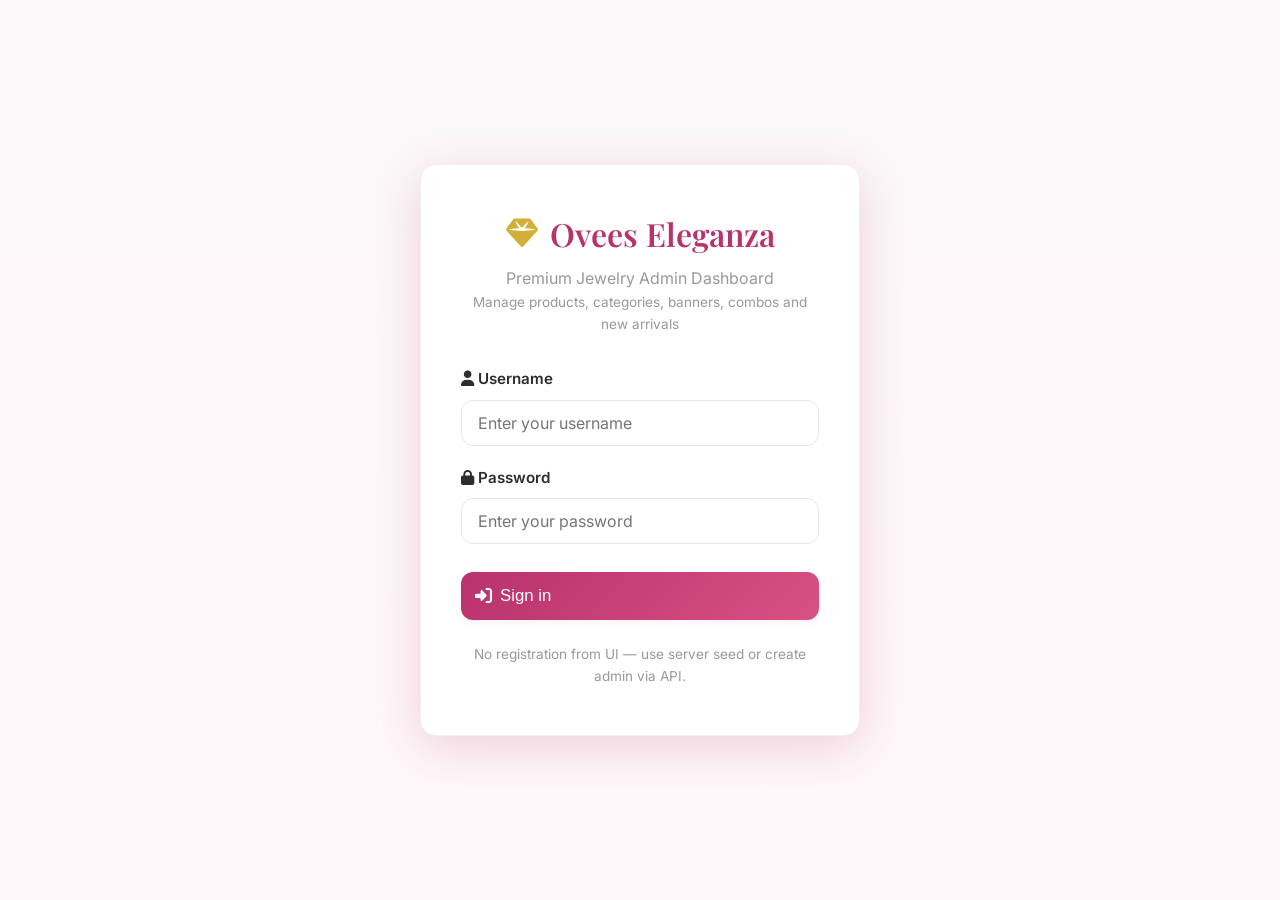
==== templates/admin/login.html @ b27ee49a "Add admin authentication and dashboard templates - Implemented login functionality with token storag" ====
<!doctype html>
<html lang="en">
<head>
  <meta charset="utf-8" />
  <meta name="viewport" content="width=device-width,initial-scale=1" />
  <title>Ovees Eleganza Admin - Login</title>
  <link rel="stylesheet" href="/static/css/admin.css">
  <link rel="stylesheet" href="https://cdnjs.cloudflare.com/ajax/libs/font-awesome/6.4.0/css/all.min.css">
</head>
<body class="auth-page">
  <main class="auth-card">
    <h1>
      <i class="fas fa-gem"></i>
      Ovees Eleganza
    </h1>
    <p class="muted">Premium Jewelry Admin Dashboard</p>
    <p class="muted small">Manage products, categories, banners, combos and new arrivals</p>

    <form id="loginForm">
      <div class="form-group">
        <label><i class="fas fa-user"></i> Username</label>
        <input type="text" name="username" required placeholder="Enter your username" />
      </div>
      <div class="form-group">
        <label><i class="fas fa-lock"></i> Password</label>
        <input type="password" name="password" required placeholder="Enter your password" />
      </div>
      <button type="submit" class="btn btn-primary">
        <i class="fas fa-sign-in-alt"></i> Sign in
      </button>
    </form>

    <p class="muted small mt-3">No registration from UI — use server seed or create admin via API.</p>
  </main>

  <script src="/static/js/admin_auth.js"></script>
</body>
</html>
---- static/css/admin.css ----
/* Modern Mobile-First Responsive Admin CSS for Ovees Eleganza Jewelry Admin */
@import url('https://fonts.googleapis.com/css2?family=Playfair+Display:wght@400;500;600;700&family=Inter:wght@300;400;500;600;700&display=swap');

:root {
  /* Elegant Jewelry Theme Colors */
  --primary: #b8326c;
  --primary-dark: #8b2451;
  --primary-light: #d95084;
  --secondary: #f6c9d9;
  --accent: #ffd700;
  --gold: #d4af37;
  --rose-gold: #b76e79;
  
  /* Neutrals */
  --bg: #faf8f9;
  --surface: #ffffff;
  --surface-2: #fff7f9;
  --text-primary: #2d2d2d;
  --text-secondary: #666666;
  --text-muted: #999999;
  --border: #e8e8e8;
  --border-light: #f0f0f0;
  
  /* Effects */
  --shadow-sm: 0 2px 8px rgba(184, 50, 108, 0.08);
  --shadow-md: 0 4px 16px rgba(184, 50, 108, 0.12);
  --shadow-lg: 0 8px 32px rgba(184, 50, 108, 0.16);
  --shadow-xl: 0 12px 48px rgba(184, 50, 108, 0.2);
  --gradient-primary: linear-gradient(135deg, var(--primary) 0%, var(--primary-light) 100%);
  --gradient-gold: linear-gradient(135deg, var(--gold) 0%, #ffd700 100%);
  --gradient-bg: linear-gradient(180deg, #faf8f9 0%, #fff7f9 100%);
  
  /* Dimensions */
  --radius-sm: 8px;
  --radius-md: 12px;
  --radius-lg: 16px;
  --sidebar-width: 260px;
  --topbar-height: 70px;
  --max-width: 1400px;
  
  /* Transitions */
  --transition: all 0.3s cubic-bezier(0.4, 0, 0.2, 1);
}

* {
  box-sizing: border-box;
  margin: 0;
  padding: 0;
}

body {
  font-family: 'Inter', -apple-system, BlinkMacSystemFont, 'Segoe UI', Roboto, 'Helvetica Neue', Arial, sans-serif;
  background: var(--gradient-bg);
  color: var(--text-primary);
  line-height: 1.6;
  overflow-x: hidden;
}

h1, h2, h3, h4, h5, h6 {
  font-family: 'Playfair Display', serif;
  font-weight: 600;
  line-height: 1.3;
}

/* Topbar */
.topbar {
  position: fixed;
  top: 0;
  left: 0;
  right: 0;
  height: var(--topbar-height);
  background: var(--surface);
  border-bottom: 1px solid var(--border);
  display: flex;
  align-items: center;
  justify-content: space-between;
  padding: 0 24px;
  z-index: 100;
  box-shadow: var(--shadow-sm);
  backdrop-filter: blur(10px);
}

.topbar-title {
  font-family: 'Playfair Display', serif;
  font-size: 1.5rem;
  font-weight: 700;
  color: var(--primary);
  display: flex;
  align-items: center;
  gap: 12px;
}

.topbar-title i {
  color: var(--gold);
}

.menu-toggle {
  display: none;
  background: none;
  border: none;
  font-size: 1.5rem;
  color: var(--primary);
  cursor: pointer;
  padding: 8px;
  border-radius: var(--radius-sm);
  transition: var(--transition);
}

.menu-toggle:hover {
  background: var(--surface-2);
}

.topbar-actions {
  display: flex;
  align-items: center;
  gap: 16px;
}

.user-badge {
  display: flex;
  align-items: center;
  gap: 8px;
  padding: 8px 16px;
  background: var(--gradient-primary);
  color: white;
  border-radius: 50px;
  font-size: 0.9rem;
  font-weight: 500;
}

.user-badge i {
  font-size: 1rem;
}

/* Sidebar */
.sidebar {
  position: fixed;
  left: 0;
  top: var(--topbar-height);
  bottom: 0;
  width: var(--sidebar-width);
  background: var(--surface);
  border-right: 1px solid var(--border);
  padding: 24px 0;
  display: flex;
  flex-direction: column;
  z-index: 90;
  transition: var(--transition);
  overflow-y: auto;
}

.brand {
  font-family: 'Playfair Display', serif;
  font-size: 1.5rem;
  font-weight: 700;
  color: var(--primary);
  padding: 0 24px 24px;
  border-bottom: 1px solid var(--border-light);
  display: flex;
  align-items: center;
  gap: 12px;
}

.brand i {
  color: var(--gold);
  font-size: 1.8rem;
}

.sidebar nav {
  flex: 1;
  padding: 24px 16px;
  display: flex;
  flex-direction: column;
  gap: 8px;
}

.nav-item {
  display: flex;
  align-items: center;
  gap: 12px;
  padding: 14px 16px;
  border-radius: var(--radius-md);
  text-decoration: none;
  color: var(--text-secondary);
  font-weight: 500;
  transition: var(--transition);
  cursor: pointer;
}

.nav-item i {
  font-size: 1.2rem;
  width: 24px;
  text-align: center;
}

.nav-item:hover {
  background: var(--surface-2);
  color: var(--primary);
  transform: translateX(4px);
}

.nav-item.active {
  background: var(--gradient-primary);
  color: white;
  box-shadow: var(--shadow-md);
}

.nav-item.logout {
  margin-top: auto;
  color: #e74c3c;
}

.nav-item.logout:hover {
  background: rgba(231, 76, 60, 0.1);
  color: #c0392b;
}

/* Mobile Overlay */
.mobile-overlay {
  display: none;
  position: fixed;
  top: var(--topbar-height);
  left: 0;
  right: 0;
  bottom: 0;
  background: rgba(0, 0, 0, 0.5);
  backdrop-filter: blur(4px);
  z-index: 85;
  opacity: 0;
  transition: var(--transition);
}

.mobile-overlay.active {
  opacity: 1;
}

/* Main Content */
.content {
  margin-left: var(--sidebar-width);
  margin-top: var(--topbar-height);
  padding: 32px;
  min-height: calc(100vh - var(--topbar-height));
  max-width: var(--max-width);
}

.panel {
  display: none;
  animation: fadeIn 0.4s ease;
}

.panel.active {
  display: block;
}

@keyframes fadeIn {
  from {
    opacity: 0;
    transform: translateY(10px);
  }
  to {
    opacity: 1;
    transform: translateY(0);
  }
}

.panel-header {
  display: flex;
  justify-content: space-between;
  align-items: center;
  margin-bottom: 32px;
  flex-wrap: wrap;
  gap: 16px;
}

.panel-header h2 {
  font-size: 2rem;
  color: var(--primary);
  display: flex;
  align-items: center;
  gap: 12px;
}

.panel-header h2 i {
  color: var(--gold);
}

/* Stats Grid */
.stats-grid {
  display: grid;
  grid-template-columns: repeat(auto-fit, minmax(240px, 1fr));
  gap: 24px;
  margin-bottom: 32px;
}

.stat-card {
  background: var(--surface);
  border-radius: var(--radius-lg);
  padding: 24px;
  box-shadow: var(--shadow-md);
  transition: var(--transition);
  border: 1px solid var(--border-light);
}

.stat-card:hover {
  transform: translateY(-4px);
  box-shadow: var(--shadow-lg);
}

.stat-card h3 {
  font-size: 2.5rem;
  color: var(--primary);
  margin-bottom: 8px;
  font-family: 'Inter', sans-serif;
  font-weight: 700;
}

.stat-card .muted {
  color: var(--text-secondary);
  font-size: 0.95rem;
  font-weight: 500;
}

/* Quick Actions */
.recent-activity {
  background: var(--surface);
  border-radius: var(--radius-lg);
  padding: 32px;
  box-shadow: var(--shadow-md);
  border: 1px solid var(--border-light);
}

.recent-activity h3 {
  font-size: 1.5rem;
  color: var(--primary);
  margin-bottom: 24px;
  display: flex;
  align-items: center;
  gap: 12px;
}

.quick-actions {
  display: grid;
  grid-template-columns: repeat(auto-fit, minmax(180px, 1fr));
  gap: 16px;
}

.action-card {
  background: var(--gradient-primary);
  color: white;
  border: none;
  border-radius: var(--radius-md);
  padding: 24px;
  display: flex;
  flex-direction: column;
  align-items: center;
  gap: 12px;
  cursor: pointer;
  transition: var(--transition);
  box-shadow: var(--shadow-sm);
  font-size: 1rem;
  font-weight: 600;
}

.action-card i {
  font-size: 2rem;
}

.action-card:hover {
  transform: translateY(-4px);
  box-shadow: var(--shadow-lg);
  background: var(--gradient-gold);
}

/* Search Bar */
.search-bar {
  position: relative;
  margin-bottom: 24px;
}

.search-bar i {
  position: absolute;
  left: 16px;
  top: 50%;
  transform: translateY(-50%);
  color: var(--text-muted);
  font-size: 1.1rem;
}

.search-bar input {
  width: 100%;
  padding: 14px 16px 14px 48px;
  border: 1px solid var(--border);
  border-radius: var(--radius-md);
  font-size: 1rem;
  background: var(--surface);
  transition: var(--transition);
}

.search-bar input:focus {
  outline: none;
  border-color: var(--primary);
  box-shadow: 0 0 0 3px rgba(184, 50, 108, 0.1);
}

/* Items Grid */
.items-grid {
  display: grid;
  grid-template-columns: repeat(auto-fill, minmax(320px, 1fr));
  gap: 24px;
}

.item-card {
  background: var(--surface);
  border-radius: var(--radius-lg);
  overflow: hidden;
  box-shadow: var(--shadow-md);
  transition: var(--transition);
  border: 1px solid var(--border-light);
  display: flex;
  flex-direction: column;
}

.item-card:hover {
  transform: translateY(-4px);
  box-shadow: var(--shadow-lg);
}

.item-image {
  width: 100%;
  height: 220px;
  object-fit: cover;
  background: var(--surface-2);
  display: block;
  flex-shrink: 0;
}

.item-content {
  padding: 20px;
  flex: 1;
  display: flex;
  flex-direction: column;
}

.item-title {
  font-size: 1.2rem;
  font-weight: 600;
  color: var(--text-primary);
  margin-bottom: 8px;
  overflow: hidden;
  text-overflow: ellipsis;
  display: -webkit-box;
  -webkit-line-clamp: 2;
  -webkit-box-orient: vertical;
}

.item-meta {
  color: var(--text-secondary);
  font-size: 0.9rem;
  margin-bottom: 16px;
  flex: 1;
  display: flex;
  flex-direction: column;
  gap: 4px;
}

.item-actions {
  display: flex;
  gap: 8px;
  flex-wrap: wrap;
  margin-top: auto;
}

/* Buttons */
.btn {
  padding: 10px 20px;
  border-radius: var(--radius-md);
  border: 1px solid var(--border);
  background: var(--surface);
  color: var(--text-primary);
  font-weight: 500;
  cursor: pointer;
  transition: var(--transition);
  display: inline-flex;
  align-items: center;
  gap: 8px;
  font-size: 0.95rem;
}

.btn:hover {
  background: var(--surface-2);
  transform: translateY(-2px);
}

.btn-primary {
  background: var(--gradient-primary);
  color: white;
  border: none;
  box-shadow: var(--shadow-sm);
}

.btn-primary:hover {
  box-shadow: var(--shadow-md);
  transform: translateY(-2px);
}

.btn-danger {
  background: #e74c3c;
  color: white;
  border: none;
}

.btn-danger:hover {
  background: #c0392b;
}

.btn-success {
  background: #27ae60;
  color: white;
  border: none;
}

.btn-success:hover {
  background: #229954;
}

/* Modal */
.modal-container {
  display: none;
  position: fixed;
  top: 0;
  left: 0;
  right: 0;
  bottom: 0;
  background: rgba(0, 0, 0, 0.6);
  backdrop-filter: blur(8px);
  z-index: 200;
  align-items: center;
  justify-content: center;
  padding: 20px;
  animation: fadeIn 0.3s ease;
}

.modal-container.active {
  display: flex;
}

.modal-content {
  background: var(--surface);
  border-radius: var(--radius-lg);
  max-width: 800px;
  width: 100%;
  max-height: 90vh;
  overflow: hidden;
  box-shadow: var(--shadow-xl);
  animation: slideUp 0.4s ease;
}

@keyframes slideUp {
  from {
    transform: translateY(50px);
    opacity: 0;
  }
  to {
    transform: translateY(0);
    opacity: 1;
  }
}

.modal-header {
  padding: 24px;
  border-bottom: 1px solid var(--border);
  display: flex;
  justify-content: space-between;
  align-items: center;
  background: var(--gradient-primary);
  color: white;
}

.modal-header h3 {
  font-size: 1.5rem;
  color: white;
  display: flex;
  align-items: center;
  gap: 12px;
}

.modal-close {
  background: none;
  border: none;
  color: white;
  font-size: 1.5rem;
  cursor: pointer;
  padding: 8px;
  border-radius: var(--radius-sm);
  transition: var(--transition);
}

.modal-close:hover {
  background: rgba(255, 255, 255, 0.2);
}

.modal-body {
  padding: 32px;
  overflow-y: auto;
  max-height: calc(90vh - 100px);
}

/* Form Styles */
.form-group {
  margin-bottom: 24px;
}

.form-group label {
  display: block;
  font-weight: 600;
  color: var(--text-primary);
  margin-bottom: 8px;
  font-size: 0.95rem;
}

.form-group input,
.form-group select,
.form-group textarea {
  width: 100%;
  padding: 12px 16px;
  border: 1px solid var(--border);
  border-radius: var(--radius-md);
  font-size: 1rem;
  font-family: inherit;
  background: var(--surface);
  transition: var(--transition);
}

.form-group input[type="file"] {
  padding: 10px;
  border: 2px dashed var(--border);
  background: var(--surface-2);
  cursor: pointer;
}

.form-group input[type="file"]:hover {
  border-color: var(--primary);
  background: var(--surface);
}

.form-group input:focus,
.form-group select:focus,
.form-group textarea:focus {
  outline: none;
  border-color: var(--primary);
  box-shadow: 0 0 0 3px rgba(184, 50, 108, 0.1);
}

.form-group textarea {
  resize: vertical;
  min-height: 100px;
}

.image-preview-container {
  display: grid;
  grid-template-columns: repeat(auto-fill, minmax(120px, 1fr));
  gap: 12px;
  margin-top: 12px;
}

.image-preview {
  position: relative;
  width: 100%;
  height: 120px;
  border-radius: var(--radius-sm);
  overflow: hidden;
  border: 2px solid var(--border);
}

.image-preview img {
  width: 100%;
  height: 100%;
  object-fit: cover;
}

.image-preview-remove {
  position: absolute;
  top: 4px;
  right: 4px;
  background: rgba(231, 76, 60, 0.9);
  color: white;
  border: none;
  border-radius: 50%;
  width: 28px;
  height: 28px;
  display: flex;
  align-items: center;
  justify-content: center;
  cursor: pointer;
  font-size: 14px;
  transition: var(--transition);
}

.image-preview-remove:hover {
  background: #c0392b;
}

.form-row {
  display: grid;
  grid-template-columns: repeat(auto-fit, minmax(200px, 1fr));
  gap: 16px;
}

.form-actions {
  display: flex;
  gap: 12px;
  justify-content: flex-end;
  margin-top: 32px;
  padding-top: 24px;
  border-top: 1px solid var(--border-light);
}

/* Settings Card */
.settings-card {
  background: var(--surface);
  border-radius: var(--radius-lg);
  padding: 32px;
  box-shadow: var(--shadow-md);
  border: 1px solid var(--border-light);
}

/* Auth Page */
.auth-page {
  display: flex;
  align-items: center;
  justify-content: center;
  min-height: 100vh;
  background: var(--gradient-bg);
  padding: 20px;
}

.auth-card {
  background: var(--surface);
  border-radius: var(--radius-lg);
  padding: 48px 40px;
  width: 100%;
  max-width: 440px;
  box-shadow: var(--shadow-xl);
  border: 1px solid var(--border-light);
  text-align: center;
}

.auth-card h1 {
  font-size: 2rem;
  color: var(--primary);
  margin-bottom: 12px;
  display: flex;
  align-items: center;
  justify-content: center;
  gap: 12px;
}

.auth-card h1 i {
  color: var(--gold);
}

.auth-card form {
  margin-top: 32px;
  text-align: left;
}

.auth-card .form-group {
  margin-bottom: 20px;
}

.auth-card .btn-primary {
  width: 100%;
  padding: 14px;
  font-size: 1.05rem;
  margin-top: 8px;
}

.muted {
  color: var(--text-muted);
}

.small {
  font-size: 0.85rem;
}

/* Responsive Design */
@media (max-width: 1024px) {
  .sidebar {
    width: 220px;
  }
  
  .content {
    margin-left: 220px;
  }
  
  .items-grid {
    grid-template-columns: repeat(auto-fill, minmax(280px, 1fr));
  }
}

@media (max-width: 768px) {
  .menu-toggle {
    display: block;
  }
  
  .topbar-title {
    font-size: 1.2rem;
  }
  
  .user-badge span {
    display: none;
  }
  
  .sidebar {
    transform: translateX(-100%);
  }
  
  .sidebar.open {
    transform: translateX(0);
  }
  
  .mobile-overlay {
    display: block;
  }
  
  .mobile-overlay.active {
    display: block;
  }
  
  .content {
    margin-left: 0;
    padding: 20px;
  }
  
  .panel-header {
    flex-direction: column;
    align-items: flex-start;
  }
  
  .panel-header h2 {
    font-size: 1.5rem;
  }
  
  .stats-grid {
    grid-template-columns: repeat(auto-fit, minmax(150px, 1fr));
    gap: 16px;
  }
  
  .stat-card h3 {
    font-size: 2rem;
  }
  
  .quick-actions {
    grid-template-columns: repeat(auto-fit, minmax(140px, 1fr));
  }
  
  .items-grid {
    grid-template-columns: 1fr;
    gap: 16px;
  }
  
  .item-image {
    height: 200px;
  }
  
  .form-row {
    grid-template-columns: 1fr;
  }
  
  .modal-content {
    margin: 10px;
    max-width: calc(100vw - 20px);
  }
  
  .modal-body {
    padding: 20px;
  }
  
  .image-preview-container {
    grid-template-columns: repeat(auto-fill, minmax(100px, 1fr));
  }
  
  .image-preview {
    height: 100px;
  }
}

@media (max-width: 480px) {
  :root {
    --topbar-height: 60px;
  }
  
  .topbar {
    padding: 0 16px;
  }
  
  .topbar-title {
    font-size: 1rem;
  }
  
  .content {
    padding: 16px;
  }
  
  .stats-grid {
    grid-template-columns: 1fr;
  }
  
  .action-card {
    padding: 20px;
  }
  
  .auth-card {
    padding: 32px 24px;
  }
}

/* Utility Classes */
.text-center {
  text-align: center;
}

.mt-1 { margin-top: 8px; }
.mt-2 { margin-top: 16px; }
.mt-3 { margin-top: 24px; }
.mt-4 { margin-top: 32px; }

.mb-1 { margin-bottom: 8px; }
.mb-2 { margin-bottom: 16px; }
.mb-3 { margin-bottom: 24px; }
.mb-4 { margin-bottom: 32px; }

.p-1 { padding: 8px; }
.p-2 { padding: 16px; }
.p-3 { padding: 24px; }
.p-4 { padding: 32px; }

.badge {
  display: inline-block;
  padding: 4px 12px;
  border-radius: 50px;
  font-size: 0.85rem;
  font-weight: 500;
}

.badge-success {
  background: rgba(39, 174, 96, 0.1);
  color: #27ae60;
}

.badge-danger {
  background: rgba(231, 76, 60, 0.1);
  color: #e74c3c;
}

.badge-warning {
  background: rgba(243, 156, 18, 0.1);
  color: #f39c12;
}

.badge-primary {
  background: rgba(184, 50, 108, 0.1);
  color: var(--primary);
}
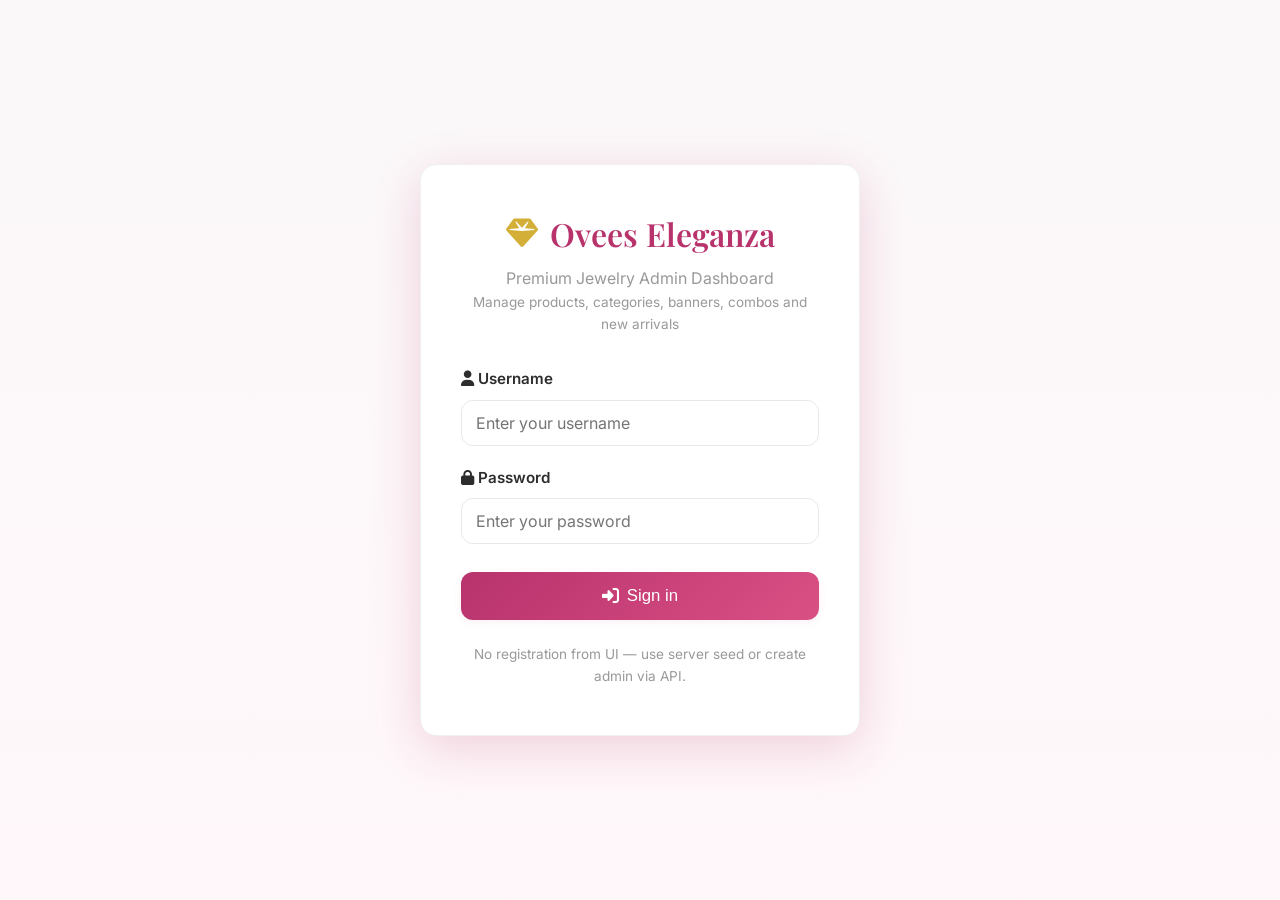
==== commit 346bcc58: "feat: Add responsive design for admin dashboard and enhance mobile usability" ====
--- a/templates/admin/login.html
+++ b/templates/admin/login.html
@@ -5,6 +5,7 @@
   <meta name="viewport" content="width=device-width,initial-scale=1" />
   <title>Ovees Eleganza Admin - Login</title>
   <link rel="stylesheet" href="/static/css/admin.css">
+  <link rel="stylesheet" href="/static/css/admin_responsive.css?v=1">
   <link rel="stylesheet" href="https://cdnjs.cloudflare.com/ajax/libs/font-awesome/6.4.0/css/all.min.css">
 </head>
 <body class="auth-page">
--- a/static/css/admin.css
+++ b/static/css/admin.css
@@ -451,6 +451,8 @@
   display: -webkit-box;
   -webkit-line-clamp: 2;
   -webkit-box-orient: vertical;
+  /* Add the non-prefixed property for broader compatibility where supported */
+  line-clamp: 2;
 }
 
 .item-meta {
@@ -962,3 +964,63 @@
   background: rgba(184, 50, 108, 0.1);
   color: var(--primary);
 }
+
+/* Defensive image rules: ensure images inside lists, previews and banners
+   never overflow the viewport and behave as thumbnails. This covers cases
+   where images are rendered without the expected helper class. */
+.items-grid img,
+.items-grid .item-image,
+.image-preview img,
+#bannersList img,
+#productsList img {
+  max-width: 100%;
+  display: block;
+  height: auto;
+  max-height: 220px;
+  object-fit: cover;
+}
+
+/* Ensure modal images scale down to fit dialog */
+.modal-body img,
+.modal-content img {
+  max-width: 100%;
+  height: auto;
+  display: block;
+}
+
+/* Pagination controls */
+.pagination-container {
+  display: flex;
+  justify-content: center;
+  gap: 8px;
+  margin-top: 12px;
+}
+
+.pagination-button {
+  padding: 8px 12px;
+  border-radius: 8px;
+  border: 1px solid var(--border);
+  background: var(--surface);
+  cursor: pointer;
+  transition: var(--transition);
+}
+
+.pagination-button:hover {
+  transform: translateY(-2px);
+}
+
+.pagination-button.active {
+  background: var(--gradient-primary);
+  color: white;
+  border: none;
+}
+
+/* Strong override to ensure thumbnails never expand due to other styles */
+.items-grid > .item-card img.item-image,
+.items-grid img {
+  width: 100% !important;
+  height: 220px !important;
+  max-height: 220px !important;
+  object-fit: cover !important;
+  display: block !important;
+}
--- a/static/css/admin_responsive.css
+++ b/static/css/admin_responsive.css
@@ -0,0 +1,117 @@
+/* Responsive overrides for admin dashboard - mobile friendly adjustments */
+/* Mobile-first: make the sidebar collapsible, increase touch targets, and make modals fullscreen on small devices */
+
+/* Ensure buttons and interactive elements are touch-friendly */
+.btn, .action-card, .nav-item {
+  -webkit-tap-highlight-color: rgba(0,0,0,0.05);
+}
+
+.btn, .action-card {
+  min-height: 44px;
+  padding: 10px 14px;
+  font-size: 1rem;
+  display: inline-flex;
+  align-items: center;
+  justify-content: center;
+  gap: 8px;
+}
+
+.nav-item {
+  padding: 12px 16px;
+  min-height: 48px;
+}
+
+/* Make form inputs full width and easier to tap */
+.form-group input[type="text"],
+.form-group input[type="password"],
+.form-group input[type="number"],
+.form-group textarea,
+.form-group select,
+.search-bar input {
+  width: 100% !important;
+  font-size: 1rem;
+  padding: 12px 14px !important;
+}
+
+.image-preview img { max-width: 100%; height: auto; display:block; }
+.image-preview-container { display:flex; gap:8px; flex-wrap:wrap; }
+
+/* Modal: fullscreen on small screens so forms are easy to use */
+.modal-container .modal-content {
+  max-width: 720px;
+}
+
+@media (max-width: 900px) {
+  /* Show menu toggle on smaller screens */
+  .menu-toggle {
+    display: inline-flex !important;
+    align-items: center;
+    justify-content: center;
+  }
+
+  /* Make topbar slightly smaller and compact */
+  .topbar { padding: 0 12px; height: 64px; }
+  .topbar-title { font-size: 1.05rem; }
+
+  /* Sidebar becomes overlay drawer */
+  .sidebar {
+    width: 80%;
+    max-width: 320px;
+    transform: translateX(-110%);
+    transition: transform 0.28s ease;
+    top: var(--topbar-height);
+    height: calc(100% - var(--topbar-height));
+    z-index: 200;
+  }
+
+  .sidebar.open {
+    transform: translateX(0);
+    box-shadow: var(--shadow-lg);
+  }
+
+  .mobile-overlay { display: block; }
+
+  .content {
+    margin-left: 0 !important;
+    margin-top: var(--topbar-height);
+    padding: 16px;
+  }
+
+  /* Make grid items stack more vertically on small screens */
+  .items-grid { display: grid; grid-template-columns: repeat(auto-fit, minmax(220px, 1fr)); gap: 12px; }
+  .item-card { padding: 12px; }
+
+  /* Modal fullscreen behavior on small devices */
+  .modal-container .modal-content {
+    width: 100% !important;
+    height: 100% !important;
+    border-radius: 0 !important;
+    margin: 0 !important;
+    max-width: none !important;
+  }
+  .modal-container .modal-body { padding: 16px; overflow-y: auto; }
+}
+
+@media (max-width: 480px) {
+  .panel-header h2 { font-size: 1.1rem; }
+  .stat-card h3 { font-size: 1.6rem; }
+  .action-card { padding: 14px; }
+  .user-badge { padding: 6px 10px; font-size: 0.85rem; }
+  .brand { padding: 0 16px 16px; }
+}
+
+/* Make mobile overlay clickable area larger and ensure it shows only when active */
+.mobile-overlay { opacity: 0; pointer-events: none; }
+.mobile-overlay.active { opacity: 1; pointer-events: auto; }
+
+/* Accessibility: focus states for keyboard use */
+.nav-item:focus, .btn:focus, .action-card:focus {
+  outline: 3px solid rgba(184,50,108,0.14);
+  outline-offset: 2px;
+}
+
+/* Keep topbar elements aligned and wrap if needed */
+.topbar-actions { gap: 8px; }
+
+/* Ensure pagination buttons are large enough to tap on mobile */
+.pagination-button { padding: 10px 12px; min-height:44px; }
